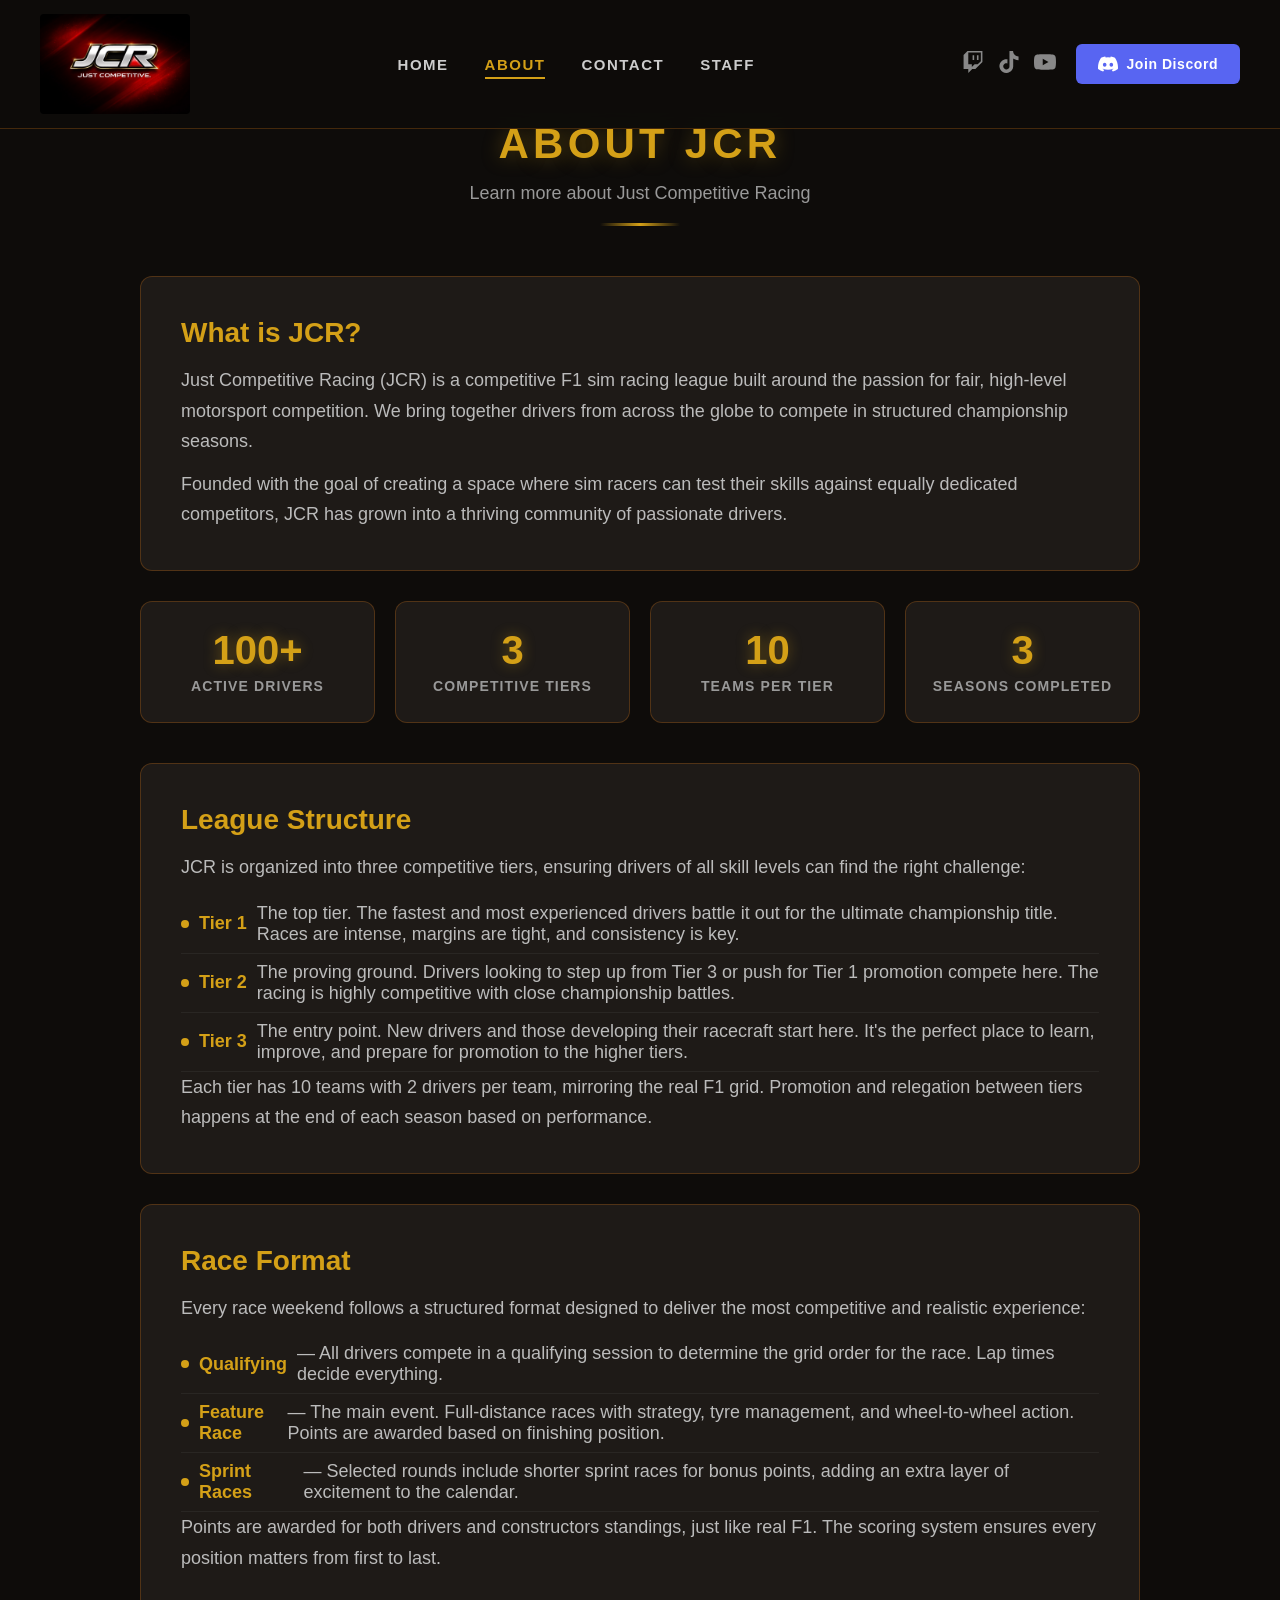
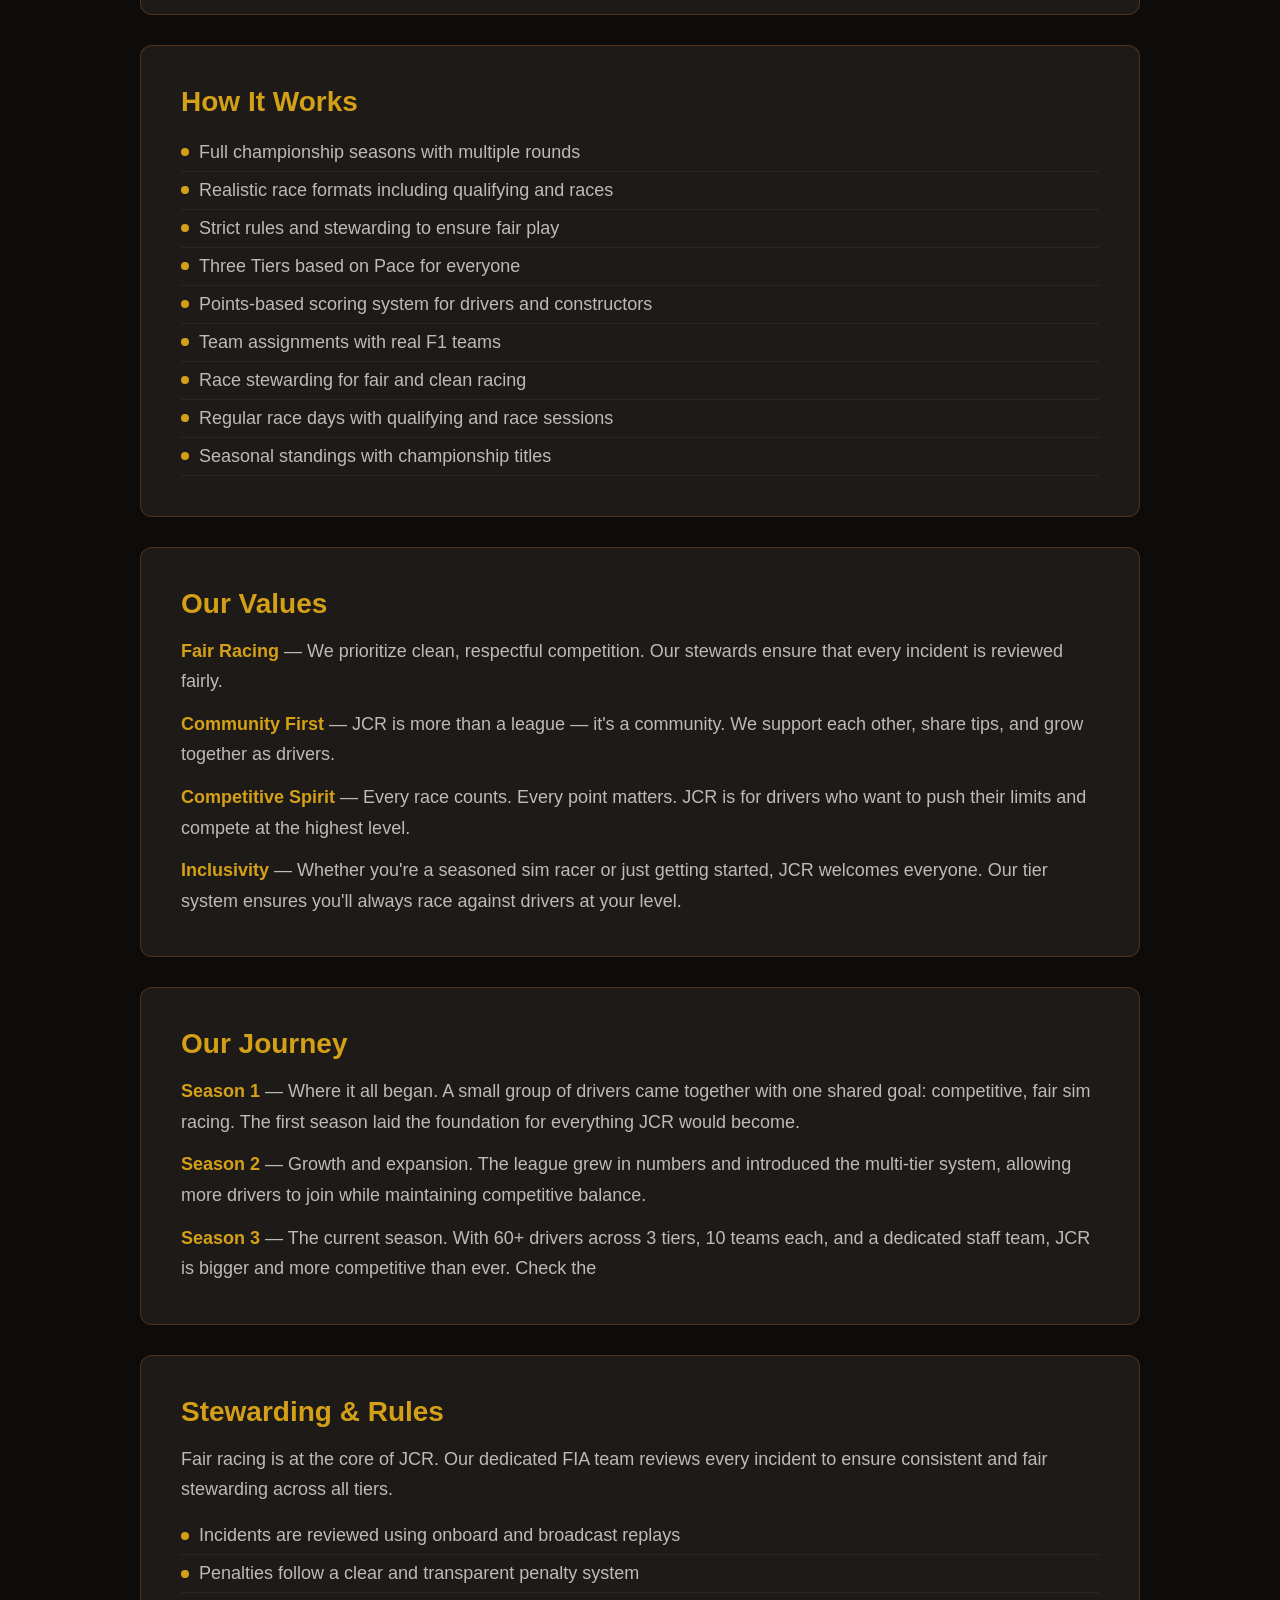
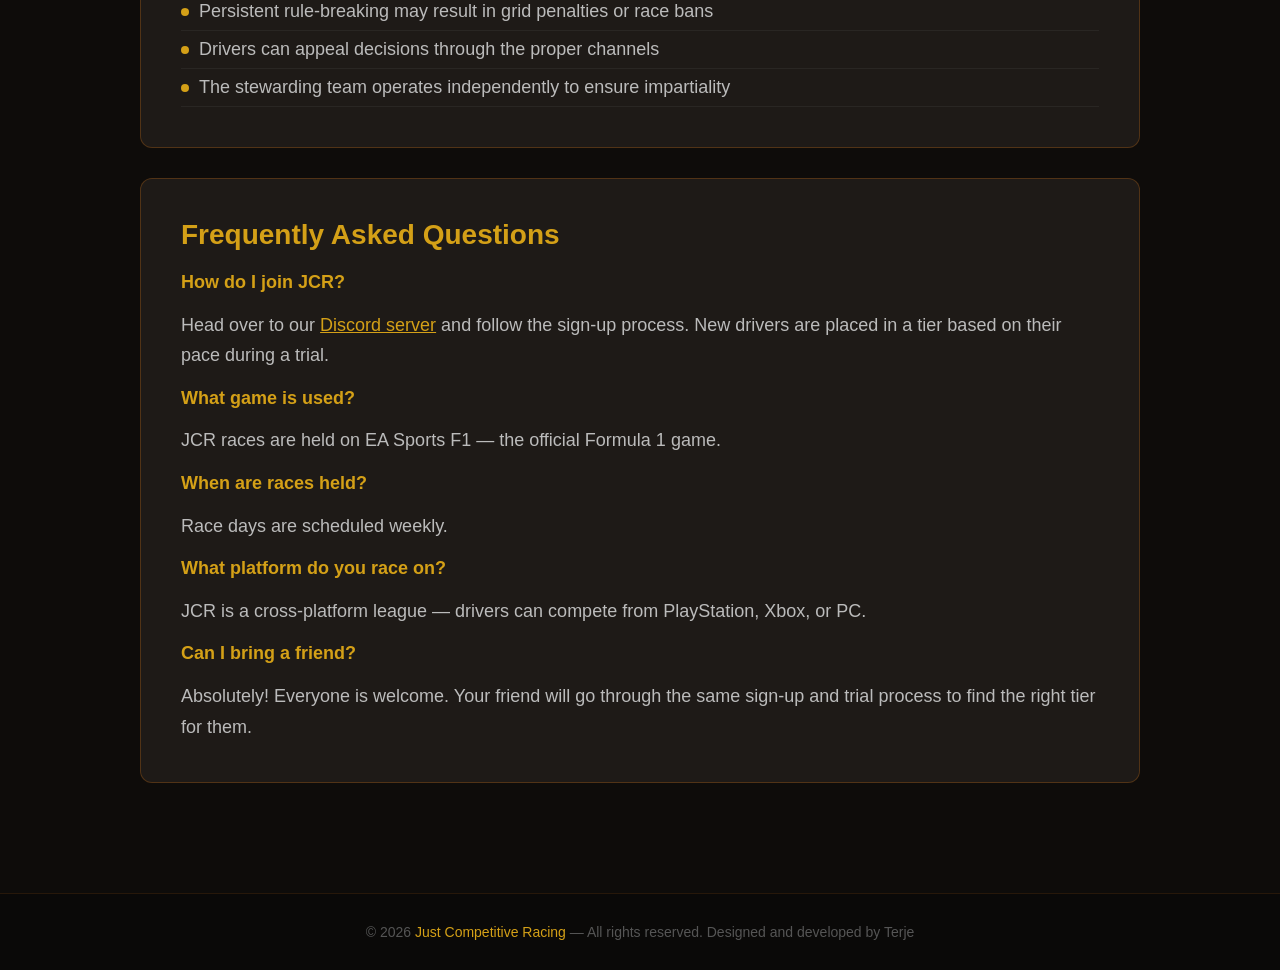
==== about.html @ df3de56d "Add files via upload" ====
<!DOCTYPE html>
<html lang="en">
<head>
  <meta charset="UTF-8">
  <meta name="viewport" content="width=device-width, initial-scale=1.0">
  <title>About JCR – Just Competitive Racing | F1 Sim Racing League Info</title>
  <meta name="description" content="Learn about JCR – Just Competitive Racing. Our F1 sim racing league features 3 tiers, fair stewarding, weekly races and a passionate community of 60+ drivers.">
  <meta name="keywords" content="JCR about, Just Competitive Racing info, F1 sim racing league, F1 25 league rules, sim racing community">
  <meta name="robots" content="index, follow">
  <link rel="canonical" href="https://terjekern-tech.github.io/jcr-league/about.html">
  <link rel="icon" type="image/png" href="jcr.png">
  <link rel="apple-touch-icon" href="apple-touch-icon.png">
  <meta property="og:title" content="About JCR – Just Competitive Racing">
  <meta property="og:description" content="Learn about JCR. Our F1 sim racing league features 3 tiers, fair stewarding, weekly races and a passionate community.">
  <meta property="og:type" content="website">
  <meta property="og:image" content="https://terjekern-tech.github.io/jcr-league/jcr.png">
  <meta property="og:url" content="https://terjekern-tech.github.io/jcr-league/about.html">
  <meta property="og:site_name" content="JCR – Just Competitive Racing">
  <link rel="stylesheet" href="css/style.css?v=4">
</head>
<body>

  <!-- NAVBAR -->
  <nav class="navbar">
    <a href="index.html" class="nav-logo">
      <img src="jcr.png" alt="JCR">
    </a>
    <div class="nav-center">
      <a href="index.html">Home</a>
      <a href="about.html" class="active">About</a>
       <a href="contact.html">Contact</a>
      <a href="staff.html">Staff</a>
      
     
    </div>
    <div class="nav-right">
      <div class="nav-socials">
        <a href="https://twitch.tv/jcrleague" target="_blank"><svg viewBox="0 0 24 24"><path d="M11.571 4.714h1.715v5.143H11.57zm4.715 0H18v5.143h-1.714zM6 0L1.714 4.286v15.428h5.143V24l4.286-4.286h3.428L22.286 12V0zm14.571 11.143l-3.428 3.428h-3.429l-3 3v-3H6.857V1.714h13.714z"/></svg></a>
        <a href="https://www.tiktok.com/@jcrleague" target="_blank"><svg viewBox="0 0 24 24"><path d="M12.525.02c1.31-.02 2.61-.01 3.91-.02.08 1.53.63 3.09 1.75 4.17 1.12 1.11 2.7 1.62 4.24 1.79v4.03c-1.44-.05-2.89-.35-4.2-.97-.57-.26-1.1-.59-1.62-.93-.01 2.92.01 5.84-.02 8.75-.08 1.4-.54 2.79-1.35 3.94-1.31 1.92-3.58 3.17-5.91 3.21-1.43.08-2.86-.31-4.08-1.03-2.02-1.19-3.44-3.37-3.65-5.71-.02-.5-.03-1-.01-1.49.18-1.9 1.12-3.72 2.58-4.96 1.66-1.44 3.98-2.13 6.15-1.72.02 1.48-.04 2.96-.04 4.44-.99-.32-2.15-.23-3.02.37-.63.41-1.11 1.04-1.36 1.75-.21.51-.15 1.07-.14 1.61.24 1.64 1.82 3.02 3.5 2.87 1.12-.01 2.19-.66 2.77-1.61.19-.33.4-.67.41-1.06.1-1.79.06-3.57.07-5.36.01-4.03-.01-8.05.02-12.07z"/></svg></a>
        <a href="https://www.youtube.com/@JCRLeague" target="_blank"><svg viewBox="0 0 24 24"><path d="M23.498 6.186a3.016 3.016 0 0 0-2.122-2.136C19.505 3.545 12 3.545 12 3.545s-7.505 0-9.377.505A3.017 3.017 0 0 0 .502 6.186C0 8.07 0 12 0 12s0 3.93.502 5.814a3.016 3.016 0 0 0 2.122 2.136c1.871.505 9.376.505 9.376.505s7.505 0 9.377-.505a3.015 3.015 0 0 0 2.122-2.136C24 15.93 24 12 24 12s0-3.93-.502-5.814zM9.545 15.568V8.432L15.818 12l-6.273 3.568z"/></svg></a>
      </div>
      <a href="https://discord.gg/jcr" target="_blank" class="nav-cta">
        <svg viewBox="0 0 24 24"><path d="M20.317 4.37a19.791 19.791 0 0 0-4.885-1.515.074.074 0 0 0-.079.037c-.21.375-.444.864-.608 1.25a18.27 18.27 0 0 0-5.487 0 12.64 12.64 0 0 0-.617-1.25.077.077 0 0 0-.079-.037A19.736 19.736 0 0 0 3.677 4.37a.07.07 0 0 0-.032.027C.533 9.046-.32 13.58.099 18.057a.082.082 0 0 0 .031.057 19.9 19.9 0 0 0 5.993 3.03.078.078 0 0 0 .084-.028c.462-.63.874-1.295 1.226-1.994a.076.076 0 0 0-.041-.106 13.107 13.107 0 0 1-1.872-.892.077.077 0 0 1-.008-.128 10.2 10.2 0 0 0 .372-.292.074.074 0 0 1 .077-.01c3.928 1.793 8.18 1.793 12.062 0a.074.074 0 0 1 .078.01c.12.098.246.198.373.292a.077.077 0 0 1-.006.127 12.299 12.299 0 0 1-1.873.892.077.077 0 0 0-.041.107c.36.698.772 1.362 1.225 1.993a.076.076 0 0 0 .084.028 19.839 19.839 0 0 0 6.002-3.03.077.077 0 0 0 .032-.054c.5-5.177-.838-9.674-3.549-13.66a.061.061 0 0 0-.031-.03zM8.02 15.33c-1.183 0-2.157-1.085-2.157-2.419 0-1.333.956-2.419 2.157-2.419 1.21 0 2.176 1.095 2.157 2.42 0 1.333-.956 2.418-2.157 2.418zm7.975 0c-1.183 0-2.157-1.085-2.157-2.419 0-1.333.955-2.419 2.157-2.419 1.21 0 2.176 1.095 2.157 2.42 0 1.333-.946 2.418-2.157 2.418z"/></svg>
        Join Discord
      </a>
    </div>
    <button class="nav-toggle" onclick="document.querySelector('.nav-center').classList.toggle('open')">
      <span></span><span></span><span></span>
    </button>
  </nav>

  <main class="main-content">
    <section class="about-page section-dark">
      <div class="section-header">
        <h2>About JCR</h2>
        <p>Learn more about Just Competitive Racing</p>
        <div class="divider"></div>
      </div>

      <div class="about-content">
        <div class="about-block fade-in">
          <h3>What is JCR?</h3>
          <p>Just Competitive Racing (JCR) is a competitive F1 sim racing league built around the passion for fair, high-level motorsport competition. We bring together drivers from across the globe to compete in structured championship seasons.</p>
          <p>Founded with the goal of creating a space where sim racers can test their skills against equally dedicated competitors, JCR has grown into a thriving community of passionate drivers.</p>
        </div>

        <!-- STATS BAR -->
        <div class="about-stats fade-in d1">
          <div class="about-stat">
            <span class="stat-number">100+</span>
            <span class="stat-label">Active Drivers</span>
          </div>
          <div class="about-stat">
            <span class="stat-number">3</span>
            <span class="stat-label">Competitive Tiers</span>
          </div>
          <div class="about-stat">
            <span class="stat-number">10</span>
            <span class="stat-label">Teams per Tier</span>
          </div>
          <div class="about-stat">
            <span class="stat-number">3</span>
            <span class="stat-label">Seasons Completed</span>
          </div>
        </div>

        <div class="about-block fade-in d1">
          <h3>League Structure</h3>
          <p>JCR is organized into three competitive tiers, ensuring drivers of all skill levels can find the right challenge:</p>
          <ul>
            <li><strong style="color: #d4a017; white-space: nowrap;">Tier 1</strong>The top tier. The fastest and most experienced drivers battle it out for the ultimate championship title. Races are intense, margins are tight, and consistency is key.</li>
            <li><strong style="color: #d4a017; white-space: nowrap;">Tier 2</strong>The proving ground. Drivers looking to step up from Tier 3 or push for Tier 1 promotion compete here. The racing is highly competitive with close championship battles.</li>
            <li><strong style="color: #d4a017; white-space: nowrap;">Tier 3</strong>The entry point. New drivers and those developing their racecraft start here. It's the perfect place to learn, improve, and prepare for promotion to the higher tiers.</li>
          </ul>
          <p>Each tier has 10 teams with 2 drivers per team, mirroring the real F1 grid. Promotion and relegation between tiers happens at the end of each season based on performance.</p>
        </div>

        <div class="about-block fade-in d2">
          <h3>Race Format</h3>
          <p>Every race weekend follows a structured format designed to deliver the most competitive and realistic experience:</p>
          <ul>
            <li><strong style="color: #d4a017;">Qualifying</strong> — All drivers compete in a qualifying session to determine the grid order for the race. Lap times decide everything.</li>
            <li><strong style="color: #d4a017;">Feature Race</strong> — The main event. Full-distance races with strategy, tyre management, and wheel-to-wheel action. Points are awarded based on finishing position.</li>
            <li><strong style="color: #d4a017;">Sprint Races</strong> — Selected rounds include shorter sprint races for bonus points, adding an extra layer of excitement to the calendar.</li>
          </ul>
          <p>Points are awarded for both drivers and constructors standings, just like real F1. The scoring system ensures every position matters from first to last.</p>
        </div>

        <div class="about-block fade-in d2">
          <h3>How It Works</h3>
          <ul>
            <li>Full championship seasons with multiple rounds</li>
            <li>Realistic race formats including qualifying and races</li>
            <li>Strict rules and stewarding to ensure fair play</li>
            <li>Three Tiers based on Pace for everyone</li>
            <li>Points-based scoring system for drivers and constructors</li>
            <li>Team assignments with real F1 teams</li>
            <li>Race stewarding for fair and clean racing</li>
            <li>Regular race days with qualifying and race sessions</li>
            <li>Seasonal standings with championship titles</li>
          </ul>
        </div>

        <div class="about-block fade-in d3">
          <h3>Our Values</h3>
          <p><strong style="color: #d4a017;">Fair Racing</strong> — We prioritize clean, respectful competition. Our stewards ensure that every incident is reviewed fairly.</p>
          <p><strong style="color: #d4a017;">Community First</strong> — JCR is more than a league — it's a community. We support each other, share tips, and grow together as drivers.</p>
          <p><strong style="color: #d4a017;">Competitive Spirit</strong> — Every race counts. Every point matters. JCR is for drivers who want to push their limits and compete at the highest level.</p>
          <p><strong style="color: #d4a017;">Inclusivity</strong> — Whether you're a seasoned sim racer or just getting started, JCR welcomes everyone. Our tier system ensures you'll always race against drivers at your level.</p>
        </div>

        <div class="about-block fade-in">
          <h3>Our Journey</h3>
          <p><strong style="color: #d4a017;">Season 1</strong> — Where it all began. A small group of drivers came together with one shared goal: competitive, fair sim racing. The first season laid the foundation for everything JCR would become.</p>
          <p><strong style="color: #d4a017;">Season 2</strong> — Growth and expansion. The league grew in numbers and introduced the multi-tier system, allowing more drivers to join while maintaining competitive balance.</p>
          <p><strong style="color: #d4a017;">Season 3</strong> — The current season. With 60+ drivers across 3 tiers, 10 teams each, and a dedicated staff team, JCR is bigger and more competitive than ever. Check the 
        </div>

        <div class="about-block fade-in">
          <h3>Stewarding &amp; Rules</h3>
          <p>Fair racing is at the core of JCR. Our dedicated FIA team reviews every incident to ensure consistent and fair stewarding across all tiers.</p>
          <ul>
            <li>Incidents are reviewed using onboard and broadcast replays</li>
            <li>Penalties follow a clear and transparent penalty system</li>
            <li>Persistent rule-breaking may result in grid penalties or race bans</li>
            <li>Drivers can appeal decisions through the proper channels</li>
            <li>The stewarding team operates independently to ensure impartiality</li>
          </ul>
        </div>

        <div class="about-block fade-in">
          <h3>Frequently Asked Questions</h3>
          <p><strong style="color: #d4a017;">How do I join JCR?</strong></p>
          <p>Head over to our <a href="https://discord.gg/jcr" target="_blank" style="color: #d4a017; text-decoration: underline;">Discord server</a> and follow the sign-up process. New drivers are placed in a tier based on their pace during a trial.</p>
          <p><strong style="color: #d4a017;">What game is used?</strong></p>
          <p>JCR races are held on EA Sports F1 — the official Formula 1 game.</p>
          <p><strong style="color: #d4a017;">When are races held?</strong></p>
          <p>Race days are scheduled weekly. 
          <p><strong style="color: #d4a017;">What platform do you race on?</strong></p>
          <p>JCR is a cross-platform league — drivers can compete from PlayStation, Xbox, or PC.</p>
          <p><strong style="color: #d4a017;">Can I bring a friend?</strong></p>
          <p>Absolutely! Everyone is welcome. Your friend will go through the same sign-up and trial process to find the right tier for them.</p>
        </div>

        
      </div>
    </section>
  </main>

  <footer class="footer">
    &copy; 2026 <span>Just Competitive Racing</span> &mdash; All rights reserved. 
    Designed and developed by Terje
  </footer>

  <script src="js/main.js"></script>
</body>
</html>
---- css/style.css ----
/* ===== RESET & BASE ===== */
*, *::before, *::after { box-sizing: border-box; margin: 0; padding: 0; }

html {
  scroll-behavior: smooth;
  font-size: 16px;
}

body {
  font-family: "Segoe UI", Arial, sans-serif;
  background: #0e0c0a;
  color: #fff;
  overflow-x: hidden;
  min-height: 100vh;
  display: flex;
  flex-direction: column;
}

a { color: inherit; text-decoration: none; }
img { max-width: 100%; display: block; }

/* ===== NAVBAR ===== */
.navbar {
  position: fixed;
  top: 0; left: 0; right: 0;
  z-index: 100;
  display: flex;
  justify-content: space-between;
  align-items: center;
  padding: 14px 40px;
  background: rgba(14, 12, 10, 0.92);
  backdrop-filter: blur(12px);
  border-bottom: 1px solid rgba(200, 110, 20, 0.3);
}

.nav-logo img {
  height: 100px;
  border-radius: 4px;
}

.nav-center {
  display: flex;
  gap: 36px;
  list-style: none;
}

.nav-center a {
  text-transform: uppercase;
  font-size: 15px;
  font-weight: 600;
  letter-spacing: 0.1em;
  color: #ccc;
  transition: color 0.2s;
  padding: 6px 0;
  position: relative;
}

.nav-center a::after {
  content: "";
  position: absolute;
  bottom: 0; left: 0; right: 0;
  height: 2px;
  background: #d4a017;
  transform: scaleX(0);
  transition: transform 0.25s;
}

.nav-center a:hover::after,
.nav-center a.active::after {
  transform: scaleX(1);
}

.nav-center a:hover,
.nav-center a.active {
  color: #d4a017;
}

.nav-right {
  display: flex;
  align-items: center;
  gap: 20px;
}

.nav-socials {
  display: flex;
  gap: 14px;
  align-items: center;
}

.nav-socials a {
  color: #888;
  transition: color 0.2s;
}
.nav-socials a:hover { color: #d4a017; }
.nav-socials svg { width: 22px; height: 22px; fill: currentColor; }

.nav-cta {
  display: inline-flex;
  align-items: center;
  gap: 8px;
  padding: 10px 22px;
  background: #5865F2;
  color: #fff;
  border-radius: 6px;
  font-weight: 600;
  font-size: 14px;
  letter-spacing: 0.04em;
  transition: background 0.2s, transform 0.2s;
}

.nav-cta:hover {
  background: #4752C4;
  transform: translateY(-1px);
}

.nav-cta svg {
  width: 20px;
  height: 20px;
  fill: currentColor;
}

/* Mobile nav */
.nav-toggle {
  display: none;
  background: none;
  border: none;
  cursor: pointer;
  padding: 4px;
}
.nav-toggle span {
  display: block;
  width: 26px;
  height: 2px;
  background: #ccc;
  margin: 6px 0;
  transition: 0.3s;
}

/* ===== MAIN CONTENT ===== */
.main-content {
  flex: 1;
  padding-top: 80px;
}

/* ===== HERO ===== */
.hero {
  min-height: calc(100vh - 80px);
  display: flex;
  flex-direction: column;
  justify-content: center;
  align-items: center;
  text-align: center;
  padding: 60px 40px 80px;
  position: relative;
  overflow: hidden;
}

.hero::before {
  content: "";
  position: absolute;
  inset: 0;
  background:
    radial-gradient(ellipse at 50% 30%, rgba(220, 100, 0, 0.12) 0%, transparent 60%),
    radial-gradient(ellipse at 80% 80%, rgba(200, 60, 0, 0.06) 0%, transparent 50%);
  pointer-events: none;
}

.hero-logo {
  width: 240px;
  border-radius: 12px;
  margin-bottom: 32px;
  box-shadow: 0 0 60px rgba(220, 80, 0, 0.4), 0 0 140px rgba(200, 60, 0, 0.12);
  position: relative;
  z-index: 1;
}

.hero h1 {
  font-size: 64px;
  font-weight: 800;
  text-transform: uppercase;
  letter-spacing: 0.12em;
  color: #f0f0f0;
  text-shadow: 0 0 30px rgba(255, 140, 0, 0.25);
  position: relative;
  z-index: 1;
}

.hero h1 span {
  color: #d4a017;
}

.hero-tagline {
  font-size: 24px;
  color: #aaa;
  margin-top: 18px;
  max-width: 650px;
  line-height: 1.5;
  position: relative;
  z-index: 1;
}

.hero-buttons {
  display: flex;
  gap: 20px;
  margin-top: 44px;
  position: relative;
  z-index: 1;
}

/* ===== BUTTONS ===== */
.btn {
  display: inline-flex;
  align-items: center;
  gap: 10px;
  padding: 16px 36px;
  border-radius: 8px;
  font-weight: 700;
  font-size: 18px;
  letter-spacing: 0.04em;
  text-transform: uppercase;
  transition: transform 0.2s, box-shadow 0.2s;
  cursor: pointer;
  border: none;
}

.btn:hover { transform: translateY(-2px); }

.btn-discord {
  background: #5865F2;
  color: #fff;
  box-shadow: 0 4px 20px rgba(88, 101, 242, 0.35);
}
.btn-discord:hover { box-shadow: 0 6px 30px rgba(88, 101, 242, 0.5); }

.btn-gold {
  background: linear-gradient(135deg, #d4a017, #b8860b);
  color: #111;
  box-shadow: 0 4px 20px rgba(212, 160, 23, 0.3);
}
.btn-gold:hover { box-shadow: 0 6px 30px rgba(212, 160, 23, 0.5); }

.btn-outline {
  background: transparent;
  color: #d4a017;
  border: 2px solid #d4a017;
}
.btn-outline:hover { background: rgba(212, 160, 23, 0.1); }

.btn svg { width: 22px; height: 22px; fill: currentColor; }

/* ===== SECTION COMMON ===== */
.section-dark  { background: #0e0c0a; }
.section-light { background: #141210; }

.section-header {
  text-align: center;
  margin-bottom: 50px;
}

.section-header h2 {
  font-size: 42px;
  font-weight: 800;
  text-transform: uppercase;
  letter-spacing: 0.1em;
  color: #d4a017;
  text-shadow: 0 0 20px rgba(212, 160, 23, 0.35);
}

.section-header p {
  font-size: 18px;
  color: #999;
  margin-top: 12px;
  max-width: 600px;
  margin-left: auto;
  margin-right: auto;
  line-height: 1.5;
}

.divider {
  width: 80px;
  height: 3px;
  background: linear-gradient(90deg, transparent, #d4a017, transparent);
  margin: 16px auto 0;
}

/* Page logo */
.page-logo {
  width: 180px;
  border-radius: 10px;
  margin: 0 auto 24px;
  display: block;
  box-shadow: 0 0 40px rgba(220, 80, 0, 0.3);
}

/* Penalty marker */
.penalty {
  font-size: 14px;
  color: #f44336;
  font-weight: 600;
  margin-left: 4px;
}

/* Constructor table — 3-column layout */
.constructor-table col.col-pos    { width: 70px; }
.constructor-table col.col-team   { width: auto; }
.constructor-table col.col-points { width: 140px; }

/* ===== FEATURE CARDS (Home) ===== */
.features {
  padding: 80px 40px;
}

.features-grid {
  display: grid;
  grid-template-columns: repeat(3, 1fr);
  gap: 30px;
  max-width: 1200px;
  margin: 0 auto;
}

.feature-card {
  background: #1e1a17;
  border: 1px solid rgba(200, 110, 20, 0.25);
  border-radius: 12px;
  padding: 40px 28px;
  text-align: center;
  transition: transform 0.25s, border-color 0.25s, box-shadow 0.25s;
}

.feature-card:hover {
  transform: translateY(-6px);
  border-color: rgba(200, 110, 20, 0.6);
  box-shadow: 0 12px 40px rgba(220, 100, 0, 0.1);
}

.feature-icon {
  font-size: 52px;
  margin-bottom: 18px;
}

.feature-card h3 {
  font-size: 24px;
  font-weight: 700;
  color: #d4a017;
  margin-bottom: 12px;
}

.feature-card p {
  font-size: 16px;
  color: #aaa;
  line-height: 1.6;
}

/* ===== STANDINGS TABLE ===== */
.standings-page {
  padding: 40px 40px 80px;
}

.standings-card {
  max-width: 1500px;
  margin: 0 auto;
  background: #1e1a17;
  border-radius: 12px;
  padding: 30px 40px 36px;
  border: 1px solid rgba(200, 110, 20, 0.5);
  box-shadow:
    0 0 40px rgba(220, 100, 0, 0.1),
    inset 0 0 30px rgba(200, 100, 0, 0.04);
}

.standings-table {
  width: 100%;
  border-collapse: collapse;
  table-layout: fixed;
}

.standings-table col.col-pos    { width: 70px; }
.standings-table col.col-driver { width: 24%; }
.standings-table col.col-team   { width: 24%; }
.standings-table col.col-tier   { width: 90px; }
.standings-table col.col-flag   { width: 80px; }
.standings-table col.col-points { width: 110px; }
.standings-table col.col-wins   { width: 80px; }

.standings-table thead th {
  padding: 0 10px 14px;
  text-transform: uppercase;
  font-size: 18px;
  color: #d4a017;
  text-align: left;
  letter-spacing: 0.1em;
  font-weight: 700;
  text-shadow: 0 0 10px rgba(212, 160, 23, 0.5);
}

.standings-table thead th:nth-child(6),
.standings-table thead th:nth-child(7) {
  text-align: right;
}

.standings-table tbody tr {
  border-top: 1px solid rgba(255,255,255,0.06);
  transition: background 0.15s;
}

.standings-table tbody tr:hover {
  background: rgba(220, 100, 0, 0.06);
}

.standings-table td {
  padding: 7px 10px;
  vertical-align: middle;
  line-height: 1.1;
}

.standings-table td:nth-child(1) {
  font-weight: 800;
  color: #d4a017;
  font-size: 30px;
  text-shadow: 0 0 10px rgba(212, 160, 23, 0.5);
}

.standings-table td:nth-child(2) {
  font-weight: 500;
  color: #f0f0f0;
  font-size: 26px;
}

.standings-table td:nth-child(3) {
  color: #ccc;
  font-size: 24px;
}

.standings-table td:nth-child(6),
.standings-table td:nth-child(7) {
  text-align: right;
  font-weight: 700;
  font-size: 30px;
  color: #f0f0f0;
}

/* Tier badges */
.tier-badge {
  display: inline-block;
  padding: 3px 10px;
  border-radius: 4px;
  font-size: 13px;
  font-weight: 700;
  letter-spacing: 0.05em;
  text-transform: uppercase;
  white-space: nowrap;
}
.tier-badge.tier-1 {
  background: rgba(212, 160, 23, 0.18);
  color: #d4a017;
  border: 1px solid rgba(212, 160, 23, 0.35);
}
.tier-badge.tier-2 {
  background: rgba(100, 180, 255, 0.15);
  color: #64b4ff;
  border: 1px solid rgba(100, 180, 255, 0.3);
}
.tier-badge.tier-3 {
  background: rgba(160, 160, 160, 0.15);
  color: #aaa;
  border: 1px solid rgba(160, 160, 160, 0.3);
}

.standings-table .teamlogo {
  width: 36px;
  height: 36px;
  object-fit: contain;
  vertical-align: middle;
  margin-right: 8px;
  border-radius: 3px;
}

.standings-table .flag {
  width: 48px;
  height: 30px;
  border-radius: 3px;
  object-fit: cover;
  border: 1px solid rgba(255,255,255,0.12);
}

/* Top 3 glow */
.standings-table tbody tr:nth-child(-n+3) {
  background: rgba(212, 160, 23, 0.03);
}

/* ===== ABOUT PAGE ===== */
.about-page {
  padding: 40px 40px 80px;
}

.about-content {
  max-width: 1000px;
  margin: 0 auto;
}

.about-block {
  background: #1e1a17;
  border: 1px solid rgba(200, 110, 20, 0.3);
  border-radius: 12px;
  padding: 40px;
  margin-bottom: 30px;
}

.about-block h3 {
  font-size: 28px;
  font-weight: 700;
  color: #d4a017;
  margin-bottom: 16px;
}

.about-block p {
  font-size: 18px;
  color: #bbb;
  line-height: 1.7;
  margin-bottom: 12px;
}

.about-block p:last-child {
  margin-bottom: 0;
}

.about-block ul {
  list-style: none;
  margin-top: 12px;
}

.about-block ul li {
  font-size: 18px;
  color: #bbb;
  padding: 8px 0;
  border-bottom: 1px solid rgba(255,255,255,0.05);
  display: flex;
  align-items: center;
  gap: 10px;
}

.about-block ul li::before {
  content: "";
  width: 8px;
  height: 8px;
  background: #d4a017;
  border-radius: 50%;
  flex-shrink: 0;
}

/* ===== ABOUT STATS BAR ===== */
.about-stats {
  display: grid;
  grid-template-columns: repeat(4, 1fr);
  gap: 20px;
  max-width: 1000px;
  margin: 0 auto 40px;
}

.about-stat {
  background: #1e1a17;
  border: 1px solid rgba(200, 110, 20, 0.3);
  border-radius: 12px;
  padding: 28px 16px;
  text-align: center;
  transition: transform 0.25s, border-color 0.25s;
}

.about-stat:hover {
  transform: translateY(-4px);
  border-color: rgba(200, 110, 20, 0.6);
}

.stat-number {
  display: block;
  font-size: 40px;
  font-weight: 800;
  color: #d4a017;
  text-shadow: 0 0 14px rgba(212, 160, 23, 0.4);
  line-height: 1;
  margin-bottom: 8px;
}

.stat-label {
  display: block;
  font-size: 14px;
  color: #999;
  text-transform: uppercase;
  letter-spacing: 0.08em;
  font-weight: 600;
}

/* ===== CONTACT / SOCIALS PAGE ===== */
.contact-page {
  padding: 40px 40px 80px;
}

.contact-grid {
  display: grid;
  grid-template-columns: repeat(2, 1fr);
  gap: 30px;
  max-width: 1100px;
  margin: 0 auto;
}

.contact-card {
  background: #1e1a17;
  border: 1px solid rgba(200, 110, 20, 0.3);
  border-radius: 12px;
  padding: 40px;
  display: flex;
  flex-direction: column;
  align-items: center;
  text-align: center;
  transition: transform 0.25s, border-color 0.25s;
}

.contact-card:hover {
  transform: translateY(-4px);
  border-color: rgba(200, 110, 20, 0.6);
}

.contact-card svg {
  width: 56px;
  height: 56px;
  fill: #d4a017;
  margin-bottom: 18px;
}

.contact-card.discord-card svg { fill: #5865F2; }
.contact-card.twitch-card svg  { fill: #9146FF; }
.contact-card.tiktok-card svg  { fill: #ff0050; }
.contact-card.youtube-card svg { fill: #FF0000; }

.contact-card h3 {
  font-size: 26px;
  font-weight: 700;
  color: #f0f0f0;
  margin-bottom: 10px;
}

.contact-card p {
  font-size: 16px;
  color: #999;
  line-height: 1.5;
  margin-bottom: 20px;
}

.contact-card .btn {
  font-size: 15px;
  padding: 12px 28px;
}

/* ===== TIER STANDINGS ===== */
.tier-section {
  max-width: 1100px;
  margin: 0 auto 40px;
}

.tier-title {
  font-size: 30px;
  font-weight: 800;
  text-transform: uppercase;
  letter-spacing: 0.1em;
  color: #d4a017;
  text-shadow: 0 0 14px rgba(212, 160, 23, 0.4);
  margin-bottom: 16px;
  padding-left: 4px;
}

.tier-card {
  max-width: 100%;
}

.tier-table {
  width: 100%;
  border-collapse: collapse;
  table-layout: fixed;
}

.tier-table col.tcol-pos    { width: 60px; }
.tier-table col.tcol-num    { width: 80px; }
.tier-table col.tcol-name   { width: auto; }
.tier-table col.tcol-points { width: 140px; }

.tier-table thead th {
  padding: 0 10px 12px;
  text-transform: uppercase;
  font-size: 16px;
  color: #d4a017;
  text-align: left;
  letter-spacing: 0.1em;
  font-weight: 700;
  text-shadow: 0 0 10px rgba(212, 160, 23, 0.5);
}

.tier-table thead th:last-child {
  text-align: right;
}

.tier-table tbody tr {
  border-top: 1px solid rgba(255,255,255,0.06);
  transition: background 0.15s;
}

.tier-table tbody tr:hover {
  background: rgba(220, 100, 0, 0.06);
}

.tier-table tbody tr.pos-first td:first-child {
  background: rgba(200, 80, 30, 0.6);
  border-radius: 4px;
  color: #fff;
}

.tier-table td {
  padding: 8px 10px;
  vertical-align: middle;
  line-height: 1.2;
  font-size: 22px;
  color: #f0f0f0;
}

.tier-table td:first-child {
  font-weight: 700;
  font-size: 20px;
  color: #ccc;
  width: 60px;
}

.tier-table td.driver-num {
  font-weight: 800;
  color: #d4a017;
  font-size: 26px;
  text-align: center;
}

.tier-table td:last-child {
  text-align: right;
  font-weight: 700;
  font-size: 24px;
}

.tier-table .flag {
  width: 32px;
  height: 20px;
  border-radius: 3px;
  object-fit: cover;
  border: 1px solid rgba(255,255,255,0.12);
  vertical-align: middle;
  margin-right: 10px;
}

.change {
  font-size: 14px;
  margin-left: 6px;
  font-weight: 600;
}

.change.up {
  color: #4caf50;
}

.change.down {
  color: #f44336;
}

/* ===== SEASON 3 PAGE ===== */
.season3-page {
  padding: 40px 40px 80px;
}

.season3-section {
  max-width: 1200px;
  margin: 0 auto 50px;
}

.lineup-card {
  background: #1e1a17;
  border: 1px solid rgba(200, 110, 20, 0.4);
  border-radius: 12px;
  padding: 20px;
  box-shadow:
    0 0 40px rgba(220, 100, 0, 0.08),
    inset 0 0 30px rgba(200, 100, 0, 0.03);
  overflow: hidden;
}

.lineup-img {
  width: 100%;
  height: auto;
  border-radius: 8px;
  display: block;
}

/* ===== STAFF PAGE ===== */
.staff-page {
  padding: 40px 40px 80px;
}

.staff-section-title {
  font-size: 26px;
  font-weight: 800;
  text-transform: uppercase;
  letter-spacing: 0.1em;
  color: #d4a017;
  text-shadow: 0 0 14px rgba(212, 160, 23, 0.4);
  text-align: center;
  max-width: 1100px;
  margin: 0 auto 20px;
  padding-left: 4px;
}

.staff-grid {
  display: grid;
  grid-template-columns: repeat(4, 1fr);
  gap: 24px;
  max-width: 1100px;
  margin: 0 auto 50px;
}

.staff-grid-leadership {
  grid-template-columns: repeat(3, 1fr);
  max-width: 900px;
}

.staff-card {
  background: #1e1a17;
  border: 1px solid rgba(200, 110, 20, 0.25);
  border-radius: 12px;
  padding: 32px 24px 28px;
  text-align: center;
  transition: transform 0.25s, border-color 0.25s, box-shadow 0.25s;
  position: relative;
  overflow: hidden;
}

.staff-card::before {
  content: "";
  position: absolute;
  top: 0;
  left: 0;
  right: 0;
  height: 3px;
  border-radius: 12px 12px 0 0;
}

.staff-owner::before { background: linear-gradient(90deg, #d4a017, #f0c040); }
.staff-coowner::before { background: linear-gradient(90deg, #5865F2, #7289da); }
.staff-admin::before { background: linear-gradient(90deg, #e74c3c, #ff6b5a); }

.staff-card:hover {
  transform: translateY(-6px);
  box-shadow: 0 16px 50px rgba(220, 100, 0, 0.12);
}

.staff-owner:hover { border-color: rgba(212, 160, 23, 0.7); }
.staff-coowner:hover { border-color: rgba(88, 101, 242, 0.7); }
.staff-admin:hover { border-color: rgba(231, 76, 60, 0.5); }

/* Avatar circle */
.staff-avatar {
  width: 64px;
  height: 64px;
  border-radius: 50%;
  display: flex;
  align-items: center;
  justify-content: center;
  margin: 0 auto 14px;
  font-size: 22px;
  font-weight: 800;
  letter-spacing: 0.05em;
}

.owner-avatar {
  background: linear-gradient(135deg, rgba(212, 160, 23, 0.3), rgba(212, 160, 23, 0.1));
  color: #d4a017;
  border: 2px solid rgba(212, 160, 23, 0.5);
  box-shadow: 0 0 20px rgba(212, 160, 23, 0.2);
}

.coowner-avatar {
  background: linear-gradient(135deg, rgba(88, 101, 242, 0.3), rgba(88, 101, 242, 0.1));
  color: #7289da;
  border: 2px solid rgba(88, 101, 242, 0.5);
  box-shadow: 0 0 20px rgba(88, 101, 242, 0.2);
}

.admin-avatar {
  background: linear-gradient(135deg, rgba(231, 76, 60, 0.25), rgba(231, 76, 60, 0.08));
  color: #e74c3c;
  border: 2px solid rgba(231, 76, 60, 0.4);
  box-shadow: 0 0 20px rgba(231, 76, 60, 0.15);
}

.staff-card h3 {
  font-size: 20px;
  font-weight: 700;
  color: #f0f0f0;
  margin-bottom: 4px;
}

.staff-username {
  font-size: 13px;
  color: #666;
  margin-bottom: 10px;
  font-style: italic;
}

.staff-title {
  font-size: 14px;
  color: #bbb;
  font-weight: 600;
}

.staff-role-badge {
  display: inline-block;
  padding: 4px 14px;
  border-radius: 20px;
  font-size: 11px;
  font-weight: 700;
  text-transform: uppercase;
  letter-spacing: 0.08em;
  margin-bottom: 12px;
}

.owner-badge {
  background: rgba(212, 160, 23, 0.2);
  color: #d4a017;
  border: 1px solid rgba(212, 160, 23, 0.4);
}

.coowner-badge {
  background: rgba(88, 101, 242, 0.2);
  color: #7289da;
  border: 1px solid rgba(88, 101, 242, 0.4);
}

.admin-badge {
  background: rgba(231, 76, 60, 0.15);
  color: #e74c3c;
  border: 1px solid rgba(231, 76, 60, 0.35);
}

.staff-owner {
  border-color: rgba(212, 160, 23, 0.4);
  box-shadow: 0 0 30px rgba(212, 160, 23, 0.06);
}

.staff-coowner {
  border-color: rgba(88, 101, 242, 0.3);
  box-shadow: 0 0 30px rgba(88, 101, 242, 0.06);
}

/* ===== JOIN / CTA ===== */
.join {
  background: #0e0c0a;
  display: flex;
  justify-content: center;
  align-items: center;
  padding: 80px 40px;
}

.join-card {
  max-width: 700px;
  width: 100%;
  background: #1e1a17;
  border: 1px solid rgba(200, 110, 20, 0.4);
  border-radius: 16px;
  padding: 50px 48px;
  text-align: center;
  position: relative;
  overflow: hidden;
  box-shadow:
    0 0 50px rgba(220, 100, 0, 0.08),
    inset 0 0 40px rgba(200, 100, 0, 0.03);
}

.join-card::before {
  content: "";
  position: absolute;
  inset: 0;
  background: radial-gradient(ellipse at 50% 0%, rgba(212, 160, 23, 0.06) 0%, transparent 60%);
  pointer-events: none;
}

.join-icon {
  position: relative;
  z-index: 1;
  margin-bottom: 20px;
}

.join-icon svg {
  width: 56px;
  height: 56px;
  fill: #d4a017;
  filter: drop-shadow(0 0 12px rgba(212, 160, 23, 0.4));
}

.join-card h2 {
  font-size: 40px;
  font-weight: 800;
  text-transform: uppercase;
  letter-spacing: 0.1em;
  color: #f0f0f0;
  position: relative;
  z-index: 1;
  margin-bottom: 14px;
}

.join-card h2 span {
  color: #d4a017;
}

.join-card p {
  font-size: 18px;
  color: #999;
  line-height: 1.6;
  max-width: 500px;
  margin: 0 auto;
  position: relative;
  z-index: 1;
}

.join-card .btn {
  margin-top: 30px;
  position: relative;
  z-index: 1;
}

/* ===== FOOTER ===== */
.footer {
  text-align: center;
  padding: 30px 40px;
  background: #0a0908;
  border-top: 1px solid rgba(200, 110, 20, 0.15);
  color: #555;
  font-size: 14px;
}

.footer span {
  color: #d4a017;
}

/* ===== ANIMATIONS ===== */
@keyframes fadeInUp {
  from { opacity: 0; transform: translateY(30px); }
  to   { opacity: 1; transform: translateY(0); }
}

.fade-in {
  opacity: 0;
  animation: fadeInUp 0.7s ease forwards;
}
.fade-in.d1 { animation-delay: 0.1s; }
.fade-in.d2 { animation-delay: 0.2s; }
.fade-in.d3 { animation-delay: 0.3s; }

/* ===== RESPONSIVE ===== */
@media (max-width: 900px) {
  .navbar { padding: 12px 20px; }
  .nav-center, .nav-socials { display: none; }
  .nav-toggle { display: block; }
  .nav-center.open {
    display: flex;
    flex-direction: column;
    position: absolute;
    top: 100%;
    left: 0; right: 0;
    background: rgba(14, 12, 10, 0.97);
    padding: 20px;
    gap: 16px;
    border-bottom: 1px solid rgba(200, 110, 20, 0.3);
  }

  .hero h1 { font-size: 34px; }
  .hero-tagline { font-size: 18px; }
  .hero-logo { width: 160px; }
  .hero-buttons { flex-direction: column; gap: 14px; }

  .features-grid { grid-template-columns: 1fr; max-width: 500px; }

  .section-header h2 { font-size: 28px; }

  /* --- Overall standings table mobile --- */
  .standings-card { padding: 16px 10px; }

  .standings-table { table-layout: auto; }

  /* Hide Flag column on mobile — keep Team visible */
  .standings-table col.col-flag { width: 0; }
  .standings-table thead th:nth-child(5),
  .standings-table tbody td:nth-child(5) { display: none; }

  .standings-table col.col-tier { width: 60px; }
  .tier-badge { font-size: 10px; padding: 2px 6px; }

  .standings-table col.col-pos    { width: 30px; }
  .standings-table col.col-driver { width: auto; }
  .standings-table col.col-team   { width: auto; }
  .standings-table col.col-points { width: 48px; }
  .standings-table col.col-wins   { width: 40px; }

  .standings-table thead th { font-size: 11px; padding: 0 3px 8px; letter-spacing: 0.04em; }

  .standings-table td { padding: 5px 3px; line-height: 1.2; }
  .standings-table td:nth-child(1) { font-size: 14px; }
  .standings-table td:nth-child(2) { font-size: 13px; }
  .standings-table td:nth-child(3) { font-size: 11px; }
  .standings-table td:nth-child(6),
  .standings-table td:nth-child(7) { font-size: 14px; }

  .standings-table .teamlogo { width: 16px; height: 16px; margin-right: 3px; }

  /* Constructor table mobile */
  .constructor-table col.col-pos    { width: 36px; }
  .constructor-table col.col-points { width: 80px; }

  .page-logo { width: 120px; margin-bottom: 16px; }

  .penalty { font-size: 11px; }

  .contact-grid { grid-template-columns: 1fr; max-width: 500px; margin: 0 auto; }

  .btn { font-size: 15px; padding: 14px 28px; }

  /* --- About stats mobile --- */
  .about-stats { grid-template-columns: repeat(2, 1fr); gap: 12px; }
  .about-stat { padding: 20px 12px; }
  .stat-number { font-size: 30px; }
  .stat-label { font-size: 12px; }

  /* --- Staff page mobile --- */
  .staff-page { padding: 40px 16px 60px; }
  .staff-grid { grid-template-columns: repeat(2, 1fr); max-width: 500px; gap: 16px; }
  .staff-grid-leadership { grid-template-columns: 1fr; max-width: 320px; }
  .staff-card { padding: 24px 16px; }
  .staff-section-title { font-size: 20px; margin-bottom: 14px; }
  .staff-avatar { width: 52px; height: 52px; font-size: 18px; }
  .staff-card h3 { font-size: 16px; }

  /* --- Season 3 page mobile --- */
  .season3-page { padding: 40px 16px 60px; }
  .season3-section { margin-bottom: 30px; }
  .lineup-card { padding: 10px; }

  /* --- Tier table mobile --- */
  .standings-page { padding: 40px 16px 60px; }

  .tier-section { margin-bottom: 30px; }

  .tier-card { padding: 16px 10px; }

  .tier-table { table-layout: auto; }

  .tier-table col.tcol-pos    { width: 36px; }
  .tier-table col.tcol-num    { width: 44px; }
  .tier-table col.tcol-points { width: 70px; }

  .tier-table thead th { font-size: 12px; padding: 0 4px 8px; }

  .tier-table td { font-size: 14px; padding: 6px 4px; }
  .tier-table td:first-child  { font-size: 14px; width: auto; }
  .tier-table td.driver-num   { font-size: 16px; }
  .tier-table td:last-child   { font-size: 15px; }

  .tier-table .flag { width: 20px; height: 14px; margin-right: 6px; }

  .tier-title { font-size: 22px; }

  .change { font-size: 11px; margin-left: 3px; }
}

/* Extra-small screens (iPhone SE / narrow) */
@media (max-width: 400px) {
  .tier-table col.tcol-pos  { width: 28px; }
  .tier-table col.tcol-num  { width: 36px; }
  .tier-table col.tcol-points { width: 58px; }

  .tier-table td { font-size: 13px; padding: 5px 3px; }
  .tier-table td.driver-num { font-size: 14px; }
  .tier-table td:last-child { font-size: 13px; }

  .tier-table .flag { width: 18px; height: 12px; margin-right: 4px; }

  .tier-card { padding: 12px 6px; }

  /* Overall standings extra-small */
  .standings-card { padding: 12px 6px; }

  .standings-table col.col-pos    { width: 24px; }
  .standings-table col.col-points { width: 38px; }
  .standings-table col.col-wins   { width: 32px; }

  .standings-table thead th { font-size: 10px; padding: 0 2px 6px; }

  .standings-table td { padding: 4px 2px; }
  .standings-table td:nth-child(1) { font-size: 12px; }
  .standings-table td:nth-child(2) { font-size: 11px; }
  .standings-table td:nth-child(3) { font-size: 10px; }
  .standings-table td:nth-child(6),
  .standings-table td:nth-child(7) { font-size: 12px; }

  .standings-table col.col-tier { width: 48px; }
  .tier-badge { font-size: 9px; padding: 2px 4px; }

  .standings-table .teamlogo { width: 14px; height: 14px; margin-right: 2px; }
}

/* ===== HOME STATS ===== */
.home-stats {
  padding: 60px 20px;
  background: #111;
}
.home-stats-grid {
  display: flex;
  justify-content: center;
  gap: 50px;
  max-width: 900px;
  margin: 0 auto;
  flex-wrap: wrap;
}
.home-stat {
  display: flex;
  flex-direction: column;
  align-items: center;
  gap: 8px;
}
.home-stat-number {
  font-size: 56px;
  font-weight: 900;
  color: #e60000;
  text-shadow: 0 0 20px rgba(230, 0, 0, 0.4), 0 0 60px rgba(230, 0, 0, 0.15);
  line-height: 1;
}
.home-stat-label {
  font-size: 14px;
  font-weight: 700;
  text-transform: uppercase;
  letter-spacing: 0.15em;
  color: #999;
}

/* Stats responsive */
@media (max-width: 600px) {
  .home-stats-grid { gap: 30px; }
  .home-stat-number { font-size: 40px; }
  .home-stat-label { font-size: 12px; }
}
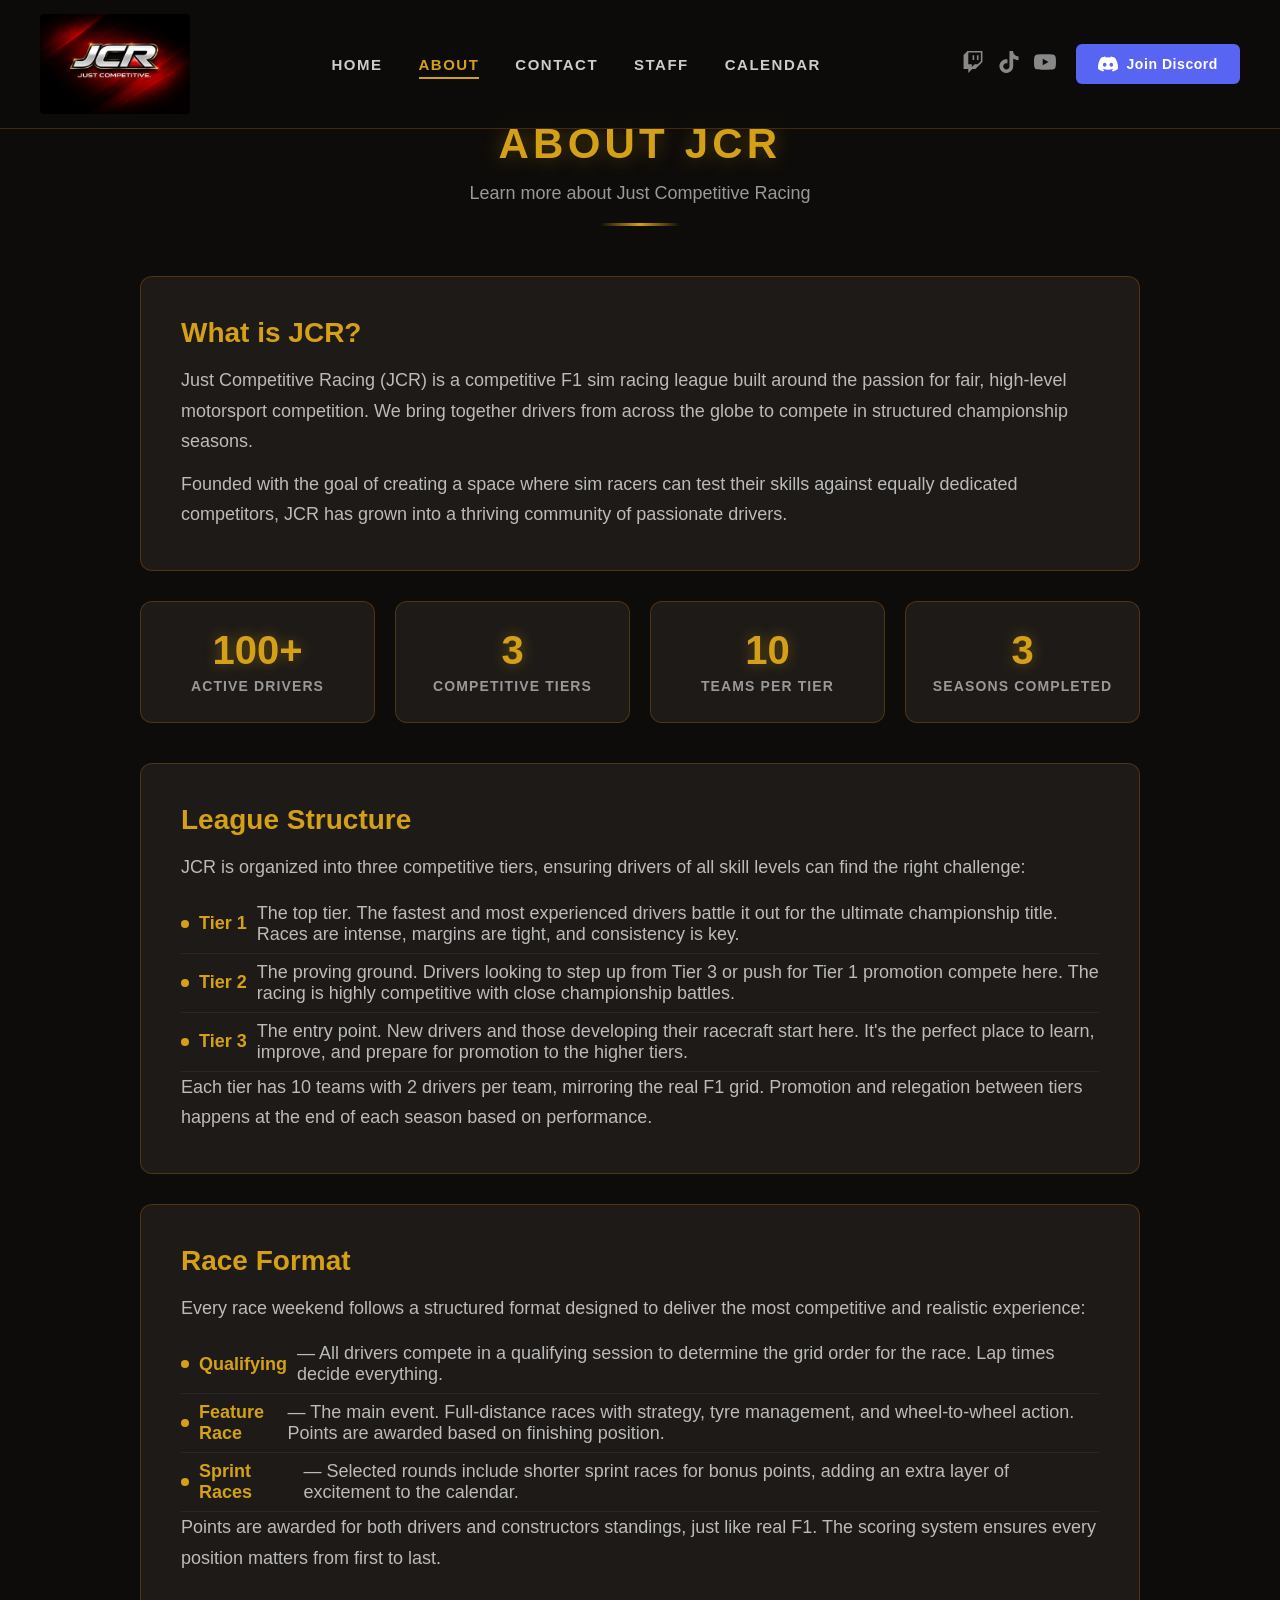
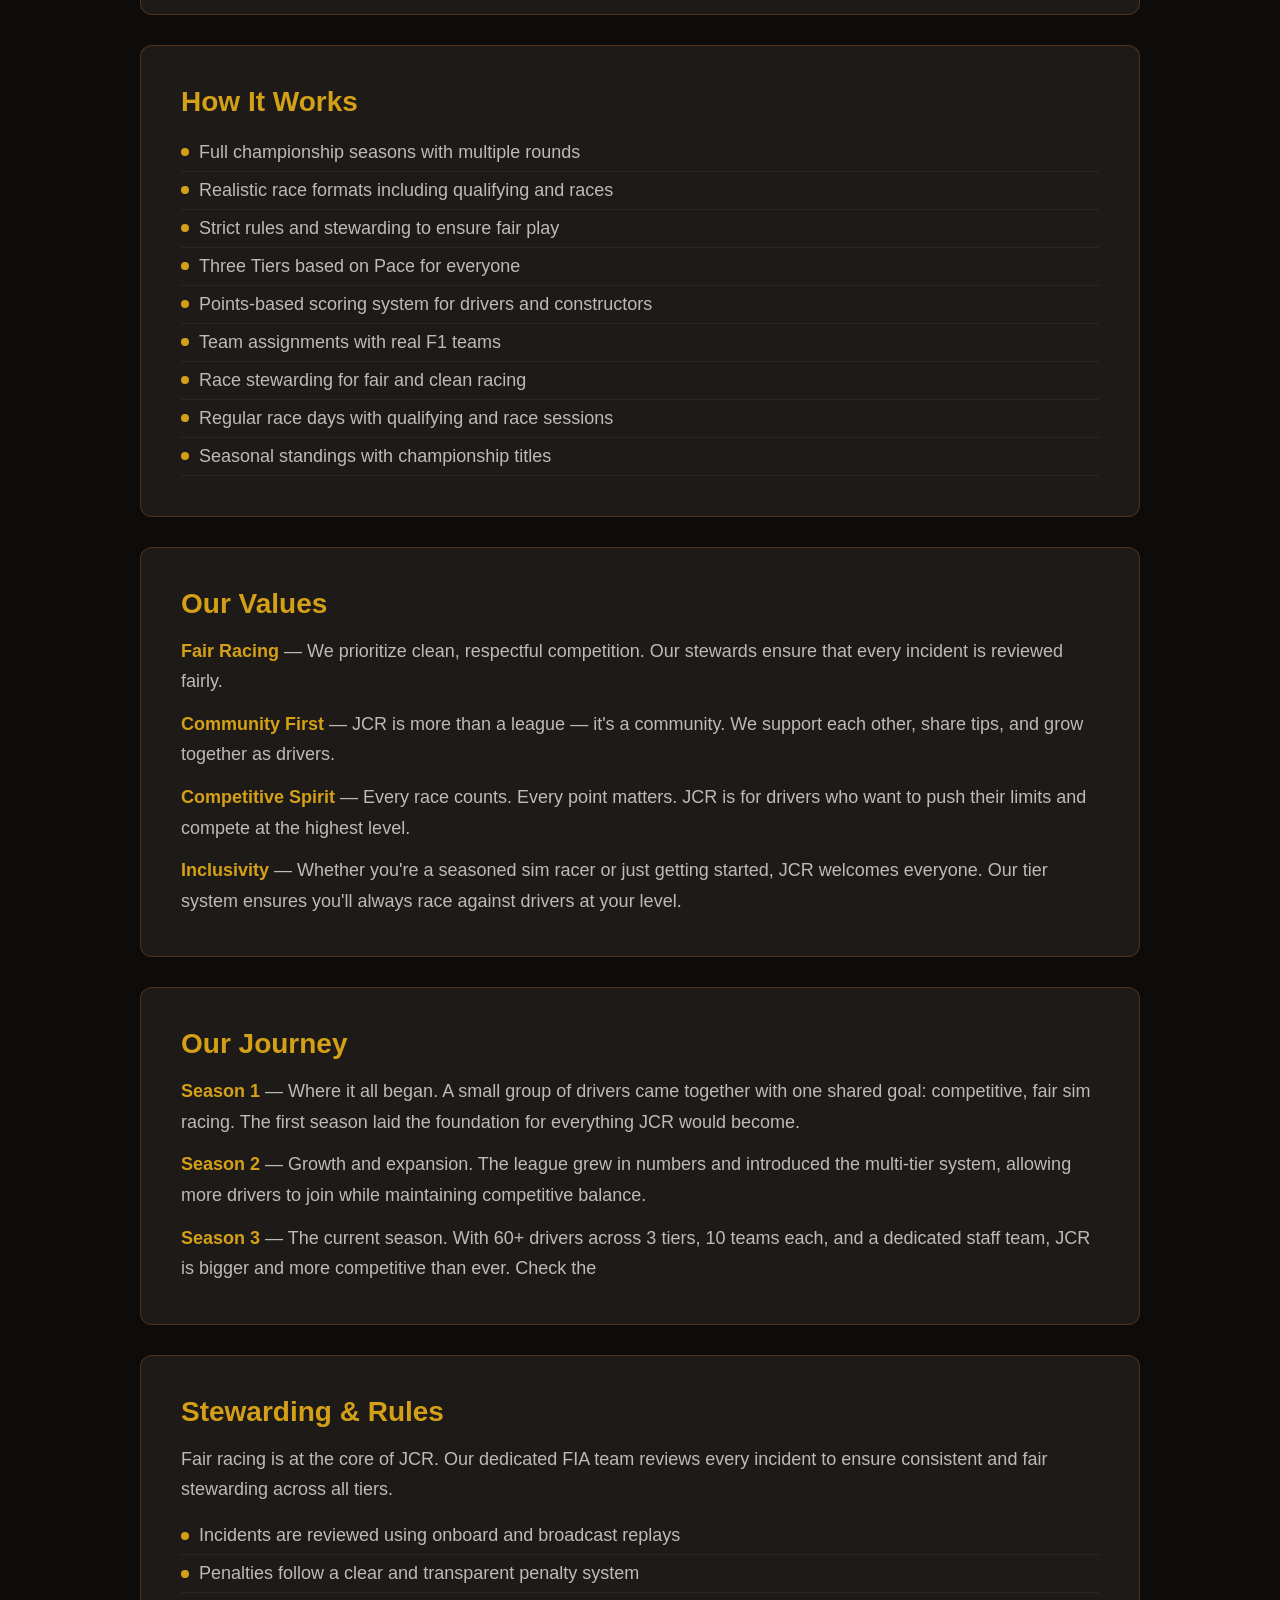
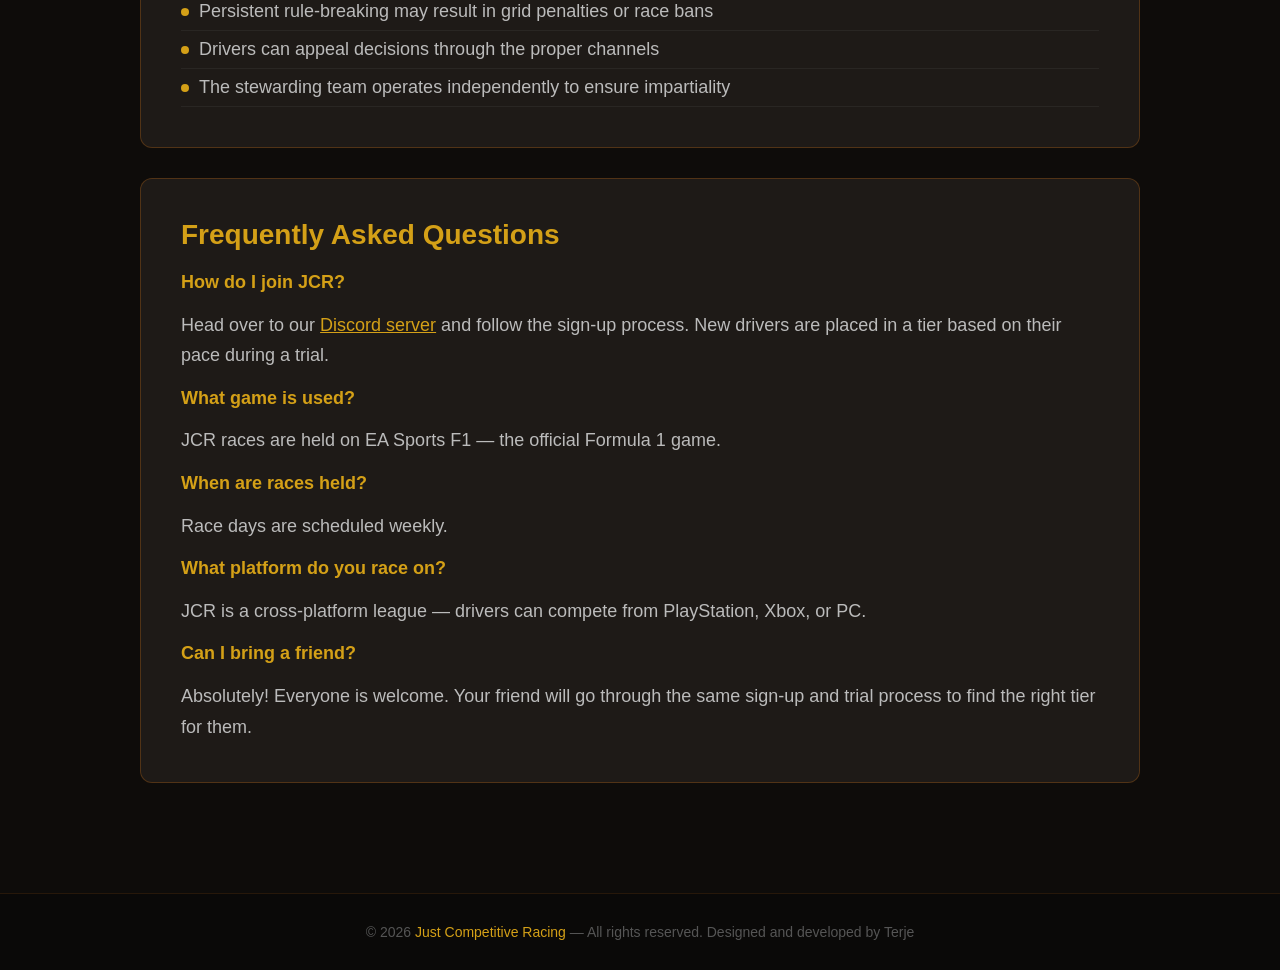
==== commit a82da782: "feat:calendar hinzugefügt" ====
--- a/about.html
+++ b/about.html
@@ -16,7 +16,7 @@
   <meta property="og:image" content="https://terjekern-tech.github.io/jcr-league/jcr.png">
   <meta property="og:url" content="https://terjekern-tech.github.io/jcr-league/about.html">
   <meta property="og:site_name" content="JCR – Just Competitive Racing">
-  <link rel="stylesheet" href="css/style.css?v=4">
+  <link rel="stylesheet" href="css/style.css?v=5">
 </head>
 <body>
 
@@ -28,10 +28,9 @@
     <div class="nav-center">
       <a href="index.html">Home</a>
       <a href="about.html" class="active">About</a>
-       <a href="contact.html">Contact</a>
+      <a href="contact.html">Contact</a>
       <a href="staff.html">Staff</a>
-      
-     
+      <a href="calendar.html">Calendar</a>
     </div>
     <div class="nav-right">
       <div class="nav-socials">
--- a/css/style.css
+++ b/css/style.css
@@ -1207,6 +1207,201 @@
   .standings-table .teamlogo { width: 14px; height: 14px; margin-right: 2px; }
 }
 
+/* ===== CALENDAR PAGE ===== */
+.cal-page {
+  padding: 50px 40px 80px;
+}
+
+.cal-tabs {
+  display: flex;
+  gap: 10px;
+  justify-content: center;
+  margin-bottom: 36px;
+}
+
+.cal-tab {
+  font-family: 'Orbitron', monospace;
+  font-size: 13px;
+  font-weight: 700;
+  letter-spacing: 0.12em;
+  padding: 12px 40px;
+  border-radius: 6px;
+  border: 2px solid rgba(225,6,0,0.35);
+  background: transparent;
+  color: #888;
+  cursor: pointer;
+  text-transform: uppercase;
+  transition: background 0.2s, border-color 0.2s, color 0.2s, box-shadow 0.2s;
+}
+
+.cal-tab:hover {
+  border-color: #e10600;
+  color: #e10600;
+}
+
+.cal-tab.active {
+  background: #e10600;
+  border-color: #e10600;
+  color: #fff;
+  box-shadow: 0 0 24px rgba(225,6,0,0.45);
+}
+
+.cal-grid {
+  display: grid;
+  grid-template-columns: 1fr 1fr;
+  gap: 14px;
+  max-width: 860px;
+  margin: 0 auto;
+}
+
+.cal-card {
+  background: #fff;
+  border-radius: 10px;
+  display: flex;
+  align-items: stretch;
+  overflow: hidden;
+  box-shadow: 0 4px 18px rgba(0,0,0,0.35);
+  transition: transform 0.2s, box-shadow 0.2s;
+  min-height: 86px;
+}
+
+.cal-card:hover {
+  transform: translateY(-3px);
+  box-shadow: 0 8px 28px rgba(0,0,0,0.5);
+}
+
+.cal-badge {
+  background: #e10600;
+  color: #fff;
+  font-family: 'Orbitron', monospace;
+  font-weight: 700;
+  display: flex;
+  flex-direction: column;
+  align-items: center;
+  justify-content: center;
+  min-width: 52px;
+  padding: 0 10px;
+  flex-shrink: 0;
+}
+
+.cal-badge .badge-r {
+  font-size: 9px;
+  letter-spacing: 0.1em;
+  opacity: 0.75;
+  line-height: 1;
+}
+
+.cal-badge .badge-num {
+  font-size: 22px;
+  line-height: 1.1;
+  font-weight: 900;
+}
+
+.cal-info {
+  padding: 14px 16px;
+  flex: 1;
+  display: flex;
+  flex-direction: column;
+  justify-content: center;
+  gap: 4px;
+  min-width: 0;
+}
+
+.cal-top-row {
+  display: flex;
+  align-items: center;
+  gap: 7px;
+  flex-wrap: wrap;
+}
+
+.cal-flag { font-size: 18px; line-height: 1; }
+
+.cal-date {
+  font-size: 12px;
+  color: #555;
+  font-weight: 600;
+  text-transform: uppercase;
+  letter-spacing: 0.08em;
+  flex: 1;
+}
+
+.cal-country {
+  font-size: 11px;
+  color: #e10600;
+  font-weight: 700;
+  text-transform: uppercase;
+  letter-spacing: 0.12em;
+  line-height: 1;
+}
+
+.cal-circuit {
+  font-size: 17px;
+  color: #111;
+  font-weight: 800;
+  line-height: 1.2;
+  white-space: nowrap;
+  overflow: hidden;
+  text-overflow: ellipsis;
+}
+
+.cal-sprint-badge {
+  background: #e10600;
+  color: #fff;
+  font-size: 8px;
+  font-weight: 700;
+  letter-spacing: 0.12em;
+  padding: 3px 7px;
+  border-radius: 2px;
+  text-transform: uppercase;
+  font-family: 'Orbitron', monospace;
+  white-space: nowrap;
+}
+
+.cal-done-mark {
+  color: #27ae60;
+  font-weight: 700;
+  font-size: 14px;
+  margin-left: auto;
+}
+
+.cal-card.completed .cal-badge {
+  background: #777;
+}
+
+.cal-card.completed {
+  opacity: 0.55;
+}
+
+.cal-legend {
+  display: flex;
+  align-items: center;
+  justify-content: center;
+  gap: 24px;
+  margin-top: 28px;
+  flex-wrap: wrap;
+}
+
+.cal-legend-item {
+  display: flex;
+  align-items: center;
+  gap: 7px;
+  font-size: 13px;
+  color: #777;
+  text-transform: uppercase;
+  letter-spacing: 0.08em;
+  font-weight: 600;
+}
+
+.cal-legend-dot {
+  width: 10px;
+  height: 10px;
+  border-radius: 50%;
+  flex-shrink: 0;
+}
+
+.cal-legend-dot.done     { background: #777; }
+.cal-legend-dot.upcoming { background: #e10600; }
+
 /* ===== HOME STATS ===== */
 .home-stats {
   padding: 60px 20px;
@@ -1247,3 +1442,18 @@
   .home-stat-number { font-size: 40px; }
   .home-stat-label { font-size: 12px; }
 }
+
+/* ===== CALENDAR RESPONSIVE ===== */
+@media (max-width: 900px) {
+  .cal-page { padding: 30px 20px 60px; }
+  .cal-grid { grid-template-columns: 1fr; max-width: 480px; }
+  .cal-tab { font-size: 11px; padding: 10px 28px; }
+}
+
+@media (max-width: 480px) {
+  .cal-badge { min-width: 44px; }
+  .cal-badge .badge-num { font-size: 18px; }
+  .cal-circuit { font-size: 15px; white-space: normal; }
+  .cal-info { padding: 12px 12px; }
+  .cal-legend { gap: 16px; }
+}
